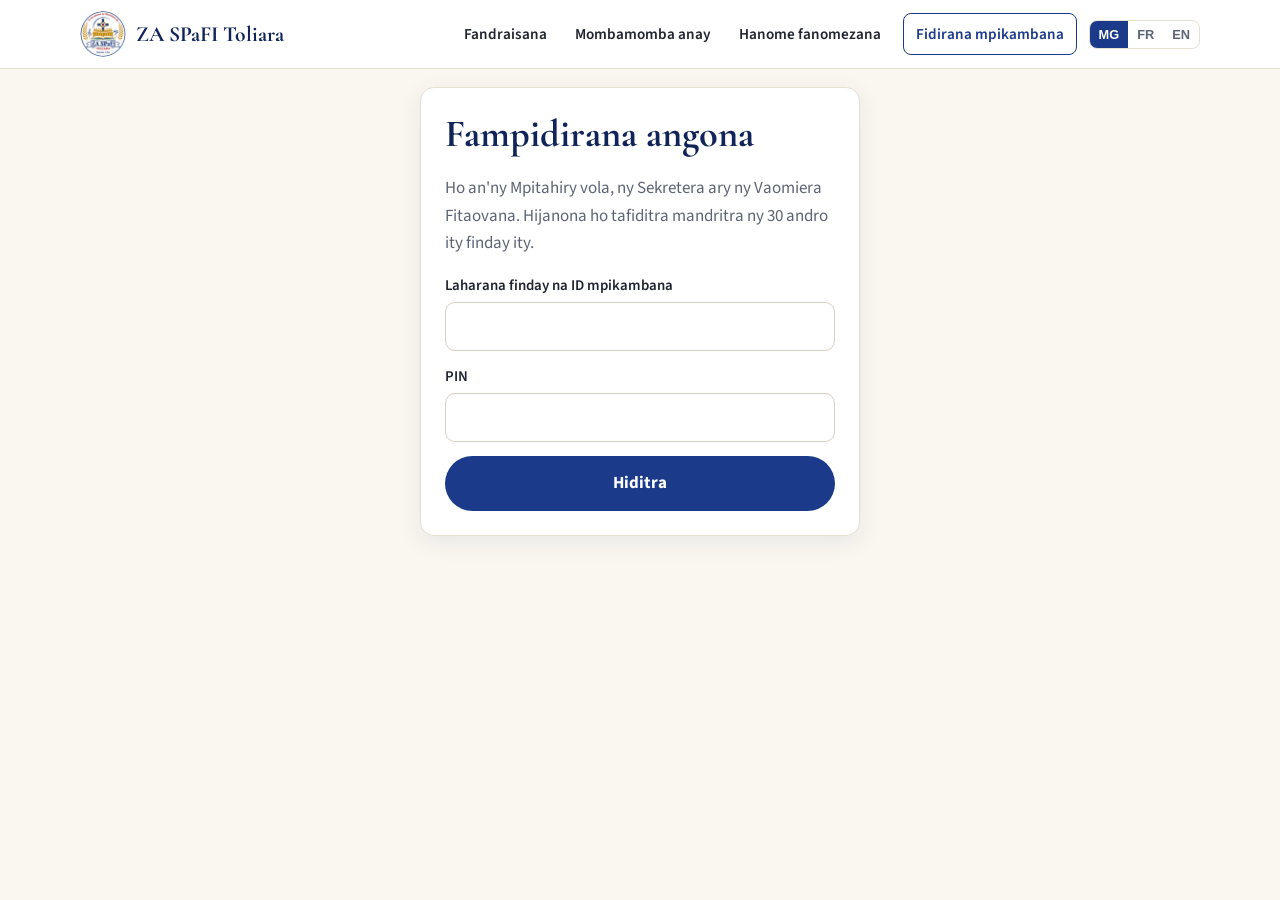
==== fampidirana.html @ 77022e9d "card" ====
<!DOCTYPE html>
<html lang="mg">
<head>
<meta charset="utf-8">
<meta name="viewport" content="width=device-width, initial-scale=1">
<meta name="robots" content="noindex">
<title>Fampidirana – ZA SPaFI Toliara</title>
<meta name="description" content="ZA SPaFI Toliara – Zanaka Ampielezana Synodam-Paritany Fisakana eto Toliara. Fikambanana mpihira loterana.">
<meta property="og:title" content="Fampidirana – ZA SPaFI Toliara">
<meta property="og:description" content="Fikambanana mpihira loterana – Toliara">
<meta property="og:image" content="assets/img/photo02.jpg">
<link rel="icon" href="assets/img/favicon.png">
<link rel="preconnect" href="https://fonts.googleapis.com">
<link rel="preconnect" href="https://fonts.gstatic.com" crossorigin>
<link href="https://fonts.googleapis.com/css2?family=Cormorant+Garamond:ital,wght@0,600;0,700;1,600&family=Source+Sans+3:wght@400;600;700&display=swap" rel="stylesheet">
<link rel="stylesheet" href="assets/css/style.css">
<link rel="manifest" href="manifest.webmanifest">
<meta name="theme-color" content="#1b3a8a">
<link rel="apple-touch-icon" href="assets/img/logo-192.png">
</head>
<body data-page="entry">
<main class="e-main">
  <div class="container" style="max-width:640px">
    <div id="entry-app"><p class="center muted" data-i18n="common.loading"></p></div>
  </div>
  <div class="scanner" id="scanner" hidden>
    <div class="scanner__box">
      <div id="reader"></div>
      <p id="scan-msg" class="scanner__msg"></p>
      <button class="btn btn--gold" id="scan-close" type="button" data-i18n="e.scan_stop"></button>
    </div>
  </div>
</main>
<script src="assets/js/config.js"></script>
<script src="assets/js/content.js"></script>
<script src="assets/vendor/html5-qrcode.min.js"></script>
<script src="assets/js/entry.js"></script>
<script src="assets/js/app.js"></script>
</body>
</html>
---- assets/css/style.css ----
/* ZA SPaFI Toliara – main stylesheet
   Colours taken from the association logo. */
:root {
  --navy: #1b3a8a;
  --navy-dark: #10245a;
  --gold: #c99a2e;
  --gold-light: #f3e3b5;
  --red: #b0272d;
  --green: #2f7d4f;
  --cream: #faf7f0;
  --paper: #ffffff;
  --ink: #1f2430;
  --muted: #5d6475;
  --line: #e6e0d2;
  --radius: 14px;
  --shadow: 0 6px 24px rgba(16, 36, 90, .08);
  --font-head: "Cormorant Garamond", Georgia, serif;
  --font-body: "Source Sans 3", "Segoe UI", Roboto, sans-serif;
}

* { box-sizing: border-box; }
html { scroll-behavior: smooth; }
body {
  margin: 0;
  font-family: var(--font-body);
  font-size: 17px;
  line-height: 1.6;
  color: var(--ink);
  background: var(--cream);
}
img { max-width: 100%; display: block; }
a { color: var(--navy); }
h1, h2, h3 { font-family: var(--font-head); color: var(--navy-dark); line-height: 1.15; margin: 0 0 .5em; }
h1 { font-size: clamp(2.2rem, 6vw, 3.6rem); }
h2 { font-size: clamp(1.7rem, 4vw, 2.4rem); }
h3 { font-size: 1.35rem; }
p { margin: 0 0 1em; }

.container { width: min(1120px, 100% - 32px); margin-inline: auto; }
.section { padding: 64px 0; }
.section--white { background: var(--paper); }
.section__head { text-align: center; max-width: 680px; margin: 0 auto 36px; }
.section__head p { color: var(--muted); }
.ornament { display: block; width: 64px; height: 3px; background: var(--gold); margin: 10px auto 18px; border-radius: 2px; }

/* ---------- Header ---------- */
.site-header {
  position: sticky; top: 0; z-index: 50;
  background: rgba(255, 255, 255, .96);
  backdrop-filter: blur(6px);
  border-bottom: 1px solid var(--line);
}
.site-header__inner { display: flex; align-items: center; gap: 16px; min-height: 68px; }
.brand { display: flex; align-items: center; gap: 10px; text-decoration: none; color: var(--navy-dark); }
.brand img { width: 46px; height: 46px; border-radius: 50%; }
.brand span { font-family: var(--font-head); font-weight: 700; font-size: 1.35rem; }
.nav { margin-left: auto; display: flex; align-items: center; gap: 4px; }
.nav a {
  text-decoration: none; color: var(--ink); font-weight: 600; font-size: .95rem;
  padding: 8px 12px; border-radius: 8px;
}
.nav a:hover { background: var(--cream); }
.nav a[aria-current="page"] { color: var(--navy); background: #eef2fb; }
.nav a.nav__login { border: 1.5px solid var(--navy); color: var(--navy); margin-left: 6px; }
.lang-switch { display: flex; border: 1px solid var(--line); border-radius: 8px; overflow: hidden; margin-left: 8px; }
.lang-switch button { border: 0; background: transparent; padding: 6px 9px; font-weight: 700; font-size: .8rem; cursor: pointer; color: var(--muted); }
.lang-switch button.is-active { background: var(--navy); color: #fff; }
.nav-toggle { display: none; margin-left: auto; background: none; border: 0; padding: 8px; cursor: pointer; }
.nav-toggle span { display: block; width: 24px; height: 2px; background: var(--navy-dark); margin: 5px 0; }

@media (max-width: 860px) {
  .nav-toggle { display: block; }
  .nav {
    display: none; position: absolute; top: 68px; left: 0; right: 0;
    flex-direction: column; align-items: stretch; gap: 0;
    background: #fff; border-bottom: 1px solid var(--line); padding: 8px 16px 16px;
  }
  .nav.is-open { display: flex; }
  .nav a { padding: 12px; }
  .nav a.nav__login { margin: 8px 0 0; text-align: center; }
  .lang-switch { margin: 12px 0 0; align-self: flex-start; }
}

/* ---------- Demo banner ---------- */
.demo-banner { background: var(--gold-light); color: #5b4511; text-align: center; font-size: .9rem; padding: 8px 16px; }

/* ---------- Hero ---------- */
.hero { position: relative; color: #fff; min-height: 560px; display: flex; align-items: center; overflow: hidden; }
.hero__bg { position: absolute; inset: 0; background-size: cover; background-position: center; }
.hero__bg::after { content: ""; position: absolute; inset: 0; background: linear-gradient(180deg, rgba(16,36,90,.55) 0%, rgba(16,36,90,.82) 100%); }
.hero__content { position: relative; text-align: center; padding: 64px 0; }
.hero__logo { width: 120px; height: 120px; border-radius: 50%; margin: 0 auto 18px; border: 4px solid rgba(255,255,255,.9); box-shadow: 0 8px 30px rgba(0,0,0,.25); }
.hero__kicker { text-transform: uppercase; letter-spacing: .14em; font-size: .85rem; color: var(--gold-light); font-weight: 700; }
.hero h1 { color: #fff; margin: 6px 0 6px; }
.hero__fullname { font-size: 1.05rem; opacity: .92; max-width: 640px; margin: 0 auto 22px; }
.hero__verse { font-family: var(--font-head); font-style: italic; font-size: 1.45rem; margin: 0 auto 28px; }
.hero__verse blockquote { margin: 0; }
.hero__verse cite { display: block; font-style: normal; font-family: var(--font-body); font-size: .9rem; color: var(--gold-light); margin-top: 4px; }
.btn-row { display: flex; gap: 12px; justify-content: center; flex-wrap: wrap; }

.btn {
  display: inline-flex; align-items: center; justify-content: center; gap: 8px;
  font: inherit; font-weight: 700; text-decoration: none; cursor: pointer;
  padding: 12px 22px; border-radius: 999px; border: 2px solid transparent; transition: transform .15s, background .15s;
}
.btn:hover { transform: translateY(-1px); }
.btn--gold { background: var(--gold); color: #fff; }
.btn--gold:hover { background: #b88a22; }
.btn--ghost { border-color: rgba(255,255,255,.85); color: #fff; }
.btn--navy { background: var(--navy); color: #fff; }
.btn--outline { border-color: var(--navy); color: var(--navy); background: transparent; }
.btn--small { padding: 7px 14px; font-size: .9rem; }
.btn[disabled] { opacity: .6; cursor: wait; transform: none; }

/* ---------- Verse card ---------- */
.verse-card {
  max-width: 760px; margin: 0 auto; text-align: center;
  background: var(--paper); border-radius: var(--radius); box-shadow: var(--shadow);
  padding: 36px 28px; border-top: 4px solid var(--gold);
}
.verse-card blockquote { margin: 0; font-family: var(--font-head); font-size: 1.6rem; line-height: 1.35; color: var(--navy-dark); }
.verse-card cite { display: block; margin-top: 12px; font-style: normal; font-weight: 700; color: var(--red); }

/* ---------- Goals ---------- */
.goals { display: grid; gap: 22px; grid-template-columns: repeat(auto-fit, minmax(300px, 1fr)); }
.goal {
  background: var(--paper); border-radius: var(--radius); box-shadow: var(--shadow);
  padding: 24px; display: flex; flex-direction: column; border: 1px solid var(--line);
}
.goal h3 { margin-bottom: 6px; }
.goal__desc { color: var(--muted); font-size: .95rem; }
.goal__meta { display: flex; justify-content: space-between; font-size: .88rem; color: var(--muted); margin: 6px 0 8px; gap: 8px; flex-wrap: wrap; }
.goal__meta strong { color: var(--navy); }
.progress { height: 10px; background: #edeae1; border-radius: 99px; overflow: hidden; }
.progress__bar { height: 100%; background: linear-gradient(90deg, var(--navy), var(--gold)); border-radius: 99px; transition: width .8s ease; }
.goal__toggle { margin-top: 14px; align-self: flex-start; background: none; border: 0; padding: 0; color: var(--navy); font: inherit; font-weight: 700; cursor: pointer; }
.steps { list-style: none; margin: 14px 0 0; padding: 0; border-left: 2px solid var(--line); }
.steps[hidden] { display: none; }
.step { position: relative; padding: 0 0 12px 22px; font-size: .95rem; }
.step::before {
  content: ""; position: absolute; left: -8px; top: 5px; width: 14px; height: 14px; border-radius: 50%;
  background: #fff; border: 2px solid #c8c2b2;
}
.step--done::before { background: var(--green); border-color: var(--green); }
.step--in_progress::before { background: var(--gold); border-color: var(--gold); }
.step__title { font-weight: 600; }
.step--done .step__title { color: var(--muted); }
.step__info { font-size: .82rem; color: var(--muted); }
.badge { display: inline-block; font-size: .75rem; font-weight: 700; padding: 2px 8px; border-radius: 99px; margin-left: 6px; vertical-align: 1px; }
.badge--done { background: #e3f1e8; color: var(--green); }
.badge--in_progress { background: var(--gold-light); color: #6d5212; }
.badge--todo { background: #eef0f4; color: var(--muted); }

/* ---------- Stats / donations ---------- */
.donation-summary { display: grid; gap: 22px; grid-template-columns: minmax(0,1fr) minmax(0,1.4fr); align-items: start; }
@media (max-width: 760px) { .donation-summary { grid-template-columns: minmax(0,1fr); } }
.stat {
  background: var(--navy); color: #fff; border-radius: var(--radius); padding: 28px; box-shadow: var(--shadow);
  background-image: radial-gradient(circle at 100% 0%, rgba(201,154,46,.35), transparent 55%);
}
.stat__label { font-size: .95rem; opacity: .9; }
.stat__value { font-family: var(--font-head); font-size: clamp(2.2rem, 6vw, 3rem); font-weight: 700; line-height: 1.1; margin: 6px 0; }
.stat__sub { color: var(--gold-light); font-weight: 600; }
.stat .btn { margin-top: 18px; }

.card { background: var(--paper); border-radius: var(--radius); box-shadow: var(--shadow); padding: 24px; border: 1px solid var(--line); }
.table-wrap { overflow-x: auto; }
table { width: 100%; border-collapse: collapse; font-size: .97rem; }
th, td { text-align: left; padding: 10px 8px; border-bottom: 1px solid var(--line); }
th { font-size: .8rem; text-transform: uppercase; letter-spacing: .06em; color: var(--muted); }
td.num, th.num { text-align: right; white-space: nowrap; font-variant-numeric: tabular-nums; }
td.date { white-space: nowrap; color: var(--muted); }
tr.is-anon td.donor { color: var(--muted); font-style: italic; }
@media (max-width: 560px) { table { font-size: .88rem; } th, td { padding: 8px 5px; } }
tfoot td { font-weight: 700; border-bottom: 0; color: var(--navy-dark); }
.list-actions { margin-top: 14px; text-align: center; }

/* ---------- Gallery ---------- */
.gallery { display: grid; gap: 10px; grid-template-columns: repeat(4, 1fr); grid-auto-rows: 170px; }
.gallery figure { margin: 0; overflow: hidden; border-radius: 10px; }
.gallery img { width: 100%; height: 100%; object-fit: cover; transition: transform .4s; }
.gallery figure:hover img { transform: scale(1.05); }
.gallery .wide { grid-column: span 2; }
.gallery .tall { grid-row: span 2; }
@media (max-width: 760px) { .gallery { grid-template-columns: repeat(2, 1fr); grid-auto-rows: 130px; } }

/* ---------- CTA ---------- */
.cta { position: relative; color: #fff; text-align: center; overflow: hidden; }
.cta .hero__bg::after { background: rgba(16,36,90,.8); }
.cta .container { position: relative; padding: 72px 0; max-width: 720px; }
.cta h2 { color: #fff; }

/* ---------- Page header (inner pages) ---------- */
.page-head { position: relative; color: #fff; overflow: hidden; min-height: clamp(320px, 42vw, 520px); display: flex; align-items: flex-end; }
.page-head .hero__bg { background-position: center var(--focus, 25%); }
.page-head .hero__bg::after { background: linear-gradient(180deg, rgba(16,36,90,.10) 0%, rgba(16,36,90,.35) 45%, rgba(16,36,90,.88) 100%); }
.page-head .container { position: relative; padding: 140px 0 40px; text-align: center; }
.page-head h1 { color: #fff; }
.page-head p { max-width: 680px; margin: 0 auto; opacity: .95; }

/* ---------- About ---------- */
.two-col { display: grid; gap: 40px; grid-template-columns: 1.1fr .9fr; align-items: center; }
@media (max-width: 860px) { .two-col { grid-template-columns: 1fr; } }
.rounded-photo { border-radius: var(--radius); box-shadow: var(--shadow); }
.pillars { display: grid; gap: 16px; grid-template-columns: repeat(auto-fit, minmax(190px, 1fr)); }
.pillar { background: var(--paper); border-radius: var(--radius); padding: 22px; border: 1px solid var(--line); border-top: 4px solid var(--navy); }
.pillar:nth-child(2) { border-top-color: var(--gold); }
.pillar:nth-child(3) { border-top-color: var(--red); }
.pillar:nth-child(5) { border-top-color: var(--green); }
.pillar h3 { font-size: 1.25rem; }
.pillar p { color: var(--muted); font-size: .95rem; margin: 0; }
.office { display: grid; gap: 14px; grid-template-columns: repeat(auto-fit, minmax(160px, 1fr)); }
.office__item { background: var(--paper); border: 1px solid var(--line); border-radius: 12px; padding: 16px; text-align: center; }
.office__role { font-size: .8rem; text-transform: uppercase; letter-spacing: .06em; color: var(--gold); font-weight: 700; }
.office__name { font-weight: 700; color: var(--navy-dark); }
dl.facts { display: grid; grid-template-columns: max-content 1fr; gap: 10px 20px; margin: 0; }
dl.facts dt { font-weight: 700; color: var(--muted); }
dl.facts dd { margin: 0; }
@media (max-width: 560px) { dl.facts { grid-template-columns: 1fr; gap: 2px; } dl.facts dd { margin-bottom: 10px; } }

/* ---------- Donate ---------- */
.donate-grid { display: grid; gap: 28px; grid-template-columns: minmax(0,1fr) minmax(0,1.2fr); align-items: start; }
@media (max-width: 860px) { .donate-grid { grid-template-columns: minmax(0,1fr); } }
.how { counter-reset: how; list-style: none; padding: 0; margin: 0 0 22px; }
.how li { counter-increment: how; position: relative; padding: 0 0 14px 46px; }
.how li::before {
  content: counter(how); position: absolute; left: 0; top: 0; width: 32px; height: 32px; border-radius: 50%;
  background: var(--navy); color: #fff; font-weight: 700; display: grid; place-items: center;
}
.mm { border: 2px dashed var(--gold); border-radius: var(--radius); padding: 18px; background: #fffaf0; margin-bottom: 12px; }
.mm__op { font-weight: 700; color: var(--red); }
.mm__number { font-family: var(--font-head); font-size: 2rem; font-weight: 700; color: var(--navy-dark); letter-spacing: .03em; }
.mm__row { display: flex; align-items: center; gap: 12px; flex-wrap: wrap; }
.mm__holder { color: var(--muted); font-size: .92rem; }

.form { display: grid; gap: 14px; }
.form .row { display: grid; gap: 14px; grid-template-columns: 1fr 1fr; }
@media (max-width: 560px) { .form .row { grid-template-columns: 1fr; } }
label { font-weight: 600; font-size: .93rem; display: block; margin-bottom: 4px; }
.req { color: var(--red); }
input, select, textarea {
  width: 100%; font: inherit; padding: 10px 12px; border: 1.5px solid #d5cfbf; border-radius: 10px; background: #fff; color: var(--ink);
}
input:focus, select:focus, textarea:focus { outline: none; border-color: var(--navy); box-shadow: 0 0 0 3px rgba(27,58,138,.15); }
fieldset { border: 0; padding: 0; margin: 0; }
legend { font-weight: 600; font-size: .93rem; margin-bottom: 6px; }
.choice { display: flex; gap: 10px; align-items: center; font-weight: 400; margin-bottom: 4px; }
.choice input { width: auto; }
.hint { font-size: .85rem; color: var(--muted); margin-top: 4px; }
.hp { position: absolute; left: -9999px; }
.alert { padding: 14px 16px; border-radius: 10px; font-weight: 600; }
.alert--ok { background: #e3f1e8; color: #1f5a37; }
.alert--err { background: #fbe6e6; color: #8a1f24; }
.share-box { text-align: center; }

/* ---------- Footer ---------- */
.site-footer { background: var(--navy-dark); color: #d6dcef; padding: 48px 0 24px; font-size: .95rem; }
.site-footer a { color: #fff; }
.footer-grid { display: grid; gap: 28px; grid-template-columns: 1.4fr 1fr 1fr; }
@media (max-width: 760px) { .footer-grid { grid-template-columns: 1fr; } }
.site-footer h4 { color: var(--gold-light); margin: 0 0 10px; font-size: 1rem; }
.site-footer ul { list-style: none; padding: 0; margin: 0; }
.site-footer li { margin-bottom: 6px; }
.footer-brand { display: flex; gap: 12px; align-items: center; margin-bottom: 10px; }
.footer-brand img { width: 54px; height: 54px; border-radius: 50%; background: #fff; }
.footer-bottom { border-top: 1px solid rgba(255,255,255,.15); margin-top: 32px; padding-top: 16px; font-size: .85rem; text-align: center; }

.muted { color: var(--muted); }
.center { text-align: center; }
.mt { margin-top: 28px; }

/* ---------- Commissions ---------- */
.commissions { display: flex; flex-wrap: wrap; gap: 10px; justify-content: center; }
.chip { background: var(--paper); border: 1.5px solid var(--gold); color: var(--navy-dark); font-weight: 700; padding: 10px 18px; border-radius: 999px; }

/* ---------- Members' area ---------- */
.page-head--short { min-height: clamp(240px, 26vw, 340px); }
.page-head--short .container { padding-top: 90px; }
.demo-note { background: var(--gold-light); color: #5b4511; border-radius: 10px; padding: 8px 12px; font-size: .9rem; text-align: center; }
.login-card { max-width: 440px; margin: 0 auto; }
.member-head { display: flex; justify-content: space-between; align-items: center; gap: 16px; flex-wrap: wrap; }
.member-head h2 { margin: 0 0 6px; }
.member-meta { display: flex; gap: 14px; flex-wrap: wrap; align-items: center; color: var(--muted); font-size: .95rem; }
.chip--small { padding: 3px 10px; font-size: .85rem; }
.tabs { display: flex; gap: 6px; margin: 22px 0 18px; overflow-x: auto; border-bottom: 2px solid var(--line); }
.tab { background: none; border: 0; font: inherit; font-weight: 700; color: var(--muted); padding: 10px 14px; cursor: pointer; white-space: nowrap; border-bottom: 3px solid transparent; margin-bottom: -2px; }
.tab.is-active { color: var(--navy); border-bottom-color: var(--gold); }
.small { font-size: .85rem; }
.fee-grid { display: grid; grid-template-columns: repeat(6, minmax(0, 1fr)); gap: 8px; margin: 12px 0; }
@media (min-width: 700px) { .fee-grid { grid-template-columns: repeat(12, minmax(0, 1fr)); } }
.fee-cell { border-radius: 10px; padding: 8px 4px; text-align: center; border: 1.5px solid var(--line); background: #fff; }
.fee-cell__m { display: block; font-size: .8rem; font-weight: 700; color: var(--muted); }
.fee-cell__s { display: block; font-size: 1.1rem; font-weight: 700; }
.fee-cell--on_time { background: #e3f1e8; border-color: #9bcfae; color: var(--green); }
.fee-cell--late { background: var(--gold-light); border-color: #e2c77d; color: #8a6514; }
.fee-cell--unpaid { background: #fbe6e6; border-color: #eab0b2; color: var(--red); }
.fee-cell--future, .fee-cell--na { color: #b9b3a3; }
.legend { display: flex; flex-wrap: wrap; gap: 14px; font-size: .85rem; color: var(--muted); margin-top: 8px; }
.legend span { display: inline-flex; align-items: center; gap: 6px; }
.dot { display: inline-block; width: 14px; height: 14px; border-radius: 50%; border: 2px solid #d5cfbf; background: #fff; vertical-align: middle; }
.dot--on_time { background: var(--green); border-color: var(--green); }
.dot--late { background: var(--gold); border-color: var(--gold); }
.dot--unpaid { background: #fff; border-color: var(--red); }
.dot--na { background: #eee; border-color: #ddd; }
.fees-table th.c, .fees-table td.c { text-align: center; padding: 8px 3px; }
.loans, .tasks { list-style: none; margin: 0; padding: 0; }
.loan { display: flex; justify-content: space-between; gap: 12px; padding: 12px 0; border-bottom: 1px solid var(--line); flex-wrap: wrap; }
.loan__right { text-align: right; }
.loan--returned { opacity: .7; }
.seg { display: inline-flex; border: 1.5px solid var(--navy); border-radius: 999px; overflow: hidden; margin-bottom: 14px; }
.seg button { border: 0; background: #fff; color: var(--navy); font: inherit; font-weight: 700; padding: 7px 16px; cursor: pointer; }
.seg button.is-active { background: var(--navy); color: #fff; }
.task { display: flex; justify-content: space-between; gap: 14px; align-items: center; background: #fff; border: 1px solid var(--line); border-left: 4px solid #c8c2b2; border-radius: 12px; padding: 14px 16px; margin-bottom: 10px; flex-wrap: wrap; }
.task--in_progress { border-left-color: var(--gold); }
.task--done { border-left-color: var(--green); opacity: .75; }
.task__main { flex: 1 1 320px; min-width: 0; }
.task__title { font-weight: 700; }
.task__meta { display: flex; flex-wrap: wrap; gap: 4px 16px; font-size: .88rem; color: var(--muted); margin-top: 4px; }
.badge--late { background: #fbe6e6; color: var(--red); }
.confirm { display: flex; align-items: center; gap: 8px; flex-wrap: wrap; font-size: .9rem; font-weight: 600; }
.fin-stats { display: grid; gap: 16px; grid-template-columns: repeat(3, minmax(0, 1fr)); }
@media (max-width: 760px) { .fin-stats { grid-template-columns: minmax(0, 1fr); } }
.big { font-family: var(--font-head); font-size: 1.9rem; font-weight: 700; }
.amt-in { color: var(--green); }
.amt-out { color: var(--red); }
.rank-grid { display: grid; gap: 18px; grid-template-columns: repeat(2, minmax(0, 1fr)); }
@media (max-width: 760px) { .rank-grid { grid-template-columns: minmax(0, 1fr); } }
.podium { list-style: none; margin: 0; padding: 0; }
.podium__item { display: flex; align-items: center; gap: 12px; padding: 10px 0; border-bottom: 1px solid var(--line); }
.podium__rank { width: 34px; height: 34px; border-radius: 50%; display: grid; place-items: center; font-weight: 700; color: #fff; background: #b9b3a3; flex: none; }
.podium__item--1 .podium__rank { background: var(--gold); }
.podium__item--2 .podium__rank { background: #8f9bb3; }
.podium__item--3 .podium__rank { background: #b07a4a; }
.podium__name { flex: 1; font-weight: 700; }
.podium__count { color: var(--muted); font-size: .9rem; white-space: nowrap; }

/* ---------- Phone entry app ---------- */
body[data-page="entry"] .site-footer { display: none; }
.e-main { padding: 18px 0 60px; }
.inline { display: flex; gap: 8px; align-items: center; flex-wrap: wrap; }
.inline select { flex: 1 1 200px; }
.mt-s { margin-top: 12px; }
.linkbtn { background: none; border: 0; color: var(--navy); font: inherit; font-weight: 700; cursor: pointer; padding: 4px 0; text-decoration: underline; }
.e-status { background: #e8eefb; border: 1px solid #c9d5f1; border-radius: 12px; padding: 10px 14px; margin-bottom: 14px; font-size: .92rem; display: grid; gap: 4px; }
.e-status.is-offline { background: var(--gold-light); border-color: #e2c77d; }
.e-status__row { display: flex; gap: 10px; align-items: center; flex-wrap: wrap; justify-content: space-between; }
.flash { margin-bottom: 12px; }
.e-big {
  display: flex; flex-direction: column; align-items: center; justify-content: center; gap: 6px; text-align: center;
  background: var(--paper); border: 1.5px solid var(--line); border-radius: 16px; padding: 18px 10px; min-height: 104px;
  font: inherit; font-weight: 700; color: var(--navy-dark); text-decoration: none; cursor: pointer; box-shadow: var(--shadow);
}
.e-big--scan { width: 100%; background: var(--navy); color: #fff; border-color: var(--navy); min-height: 130px; font-size: 1.15rem; }
.e-ico { font-size: 1.8rem; line-height: 1; }
.e-grid { display: grid; grid-template-columns: repeat(2, minmax(0, 1fr)); gap: 12px; margin-top: 14px; }
.count { background: var(--red); color: #fff; border-radius: 99px; padding: 0 8px; font-size: .85rem; }
.e-search { position: relative; margin-top: 14px; }
.picks { list-style: none; margin: 6px 0 0; padding: 0; background: #fff; border: 1px solid var(--line); border-radius: 12px; overflow: hidden; }
.pick { display: flex; flex-direction: column; align-items: flex-start; width: 100%; background: none; border: 0; border-bottom: 1px solid var(--line); padding: 10px 14px; font: inherit; text-align: left; cursor: pointer; }
.pick span { color: var(--muted); font-size: .88rem; }
.e-back { margin-bottom: 10px; }
.e-head h2 { margin-bottom: 6px; }
.e-wide { width: 100%; }
.mchips { display: grid; grid-template-columns: repeat(6, minmax(0, 1fr)); gap: 6px; margin: 8px 0 12px; }
.mchip { position: relative; margin: 0; }
.mchip input { position: absolute; opacity: 0; }
.mchip span { display: block; text-align: center; padding: 10px 0; border: 1.5px solid var(--line); border-radius: 10px; font-weight: 700; background: #fff; cursor: pointer; }
.mchip input:checked + span { background: var(--gold); border-color: var(--gold); color: #fff; }
.mchip.is-paid input + span, .mchip.is-paid input:checked + span { background: #e3f1e8; border-color: #9bcfae; color: var(--green); cursor: default; }
.fee-total { font-weight: 700; color: var(--navy-dark); margin: 0; }
.seg label { display: inline-flex; gap: 6px; align-items: center; padding: 7px 16px; margin: 0; font-weight: 700; color: var(--navy); cursor: pointer; }
.att-list { list-style: none; padding: 0; margin: 0 0 10px; max-height: 300px; overflow-y: auto; }
.att-list li { display: flex; justify-content: space-between; padding: 6px 0; border-bottom: 1px solid var(--line); }
.don__top { display: flex; justify-content: space-between; font-size: 1.15rem; }
.scanner { position: fixed; inset: 0; z-index: 100; background: rgba(10, 20, 50, .92); display: flex; align-items: center; justify-content: center; padding: 16px; }
.scanner[hidden] { display: none; }
.scanner__box { width: min(420px, 100%); text-align: center; color: #fff; }
.scanner__box #reader { width: 100%; background: #000; border-radius: 12px; overflow: hidden; min-height: 240px; }
.scanner__msg { min-height: 1.6em; font-weight: 700; margin: 12px 0; }

/* ---------- Member cards & labels ---------- */
.idcard {
  width: 85.6mm; height: 54mm; border-radius: 3mm; overflow: hidden; background: #fff; color: var(--ink);
  border: .3mm solid #c8c2b2; display: flex; flex-direction: column; font-family: var(--font-body);
  -webkit-print-color-adjust: exact; print-color-adjust: exact;
}
.idcard__band { background: var(--navy); color: #fff; display: flex; align-items: center; gap: 2.5mm; padding: 1.8mm 3mm; border-bottom: .8mm solid var(--gold); }
.idcard__band img { width: 9mm; height: 9mm; border-radius: 50%; background: #fff; }
.idcard__band strong { display: block; font-family: var(--font-head); font-size: 4.2mm; line-height: 1.1; }
.idcard__band span { display: block; font-size: 2.4mm; color: var(--gold-light); }
.idcard__body { flex: 1; display: flex; gap: 2mm; padding: 2mm 3mm; align-items: center; }
.idcard__info { flex: 1; min-width: 0; font-size: 2.6mm; line-height: 1.35; }
.idcard__label { text-transform: uppercase; letter-spacing: .08em; font-size: 2.1mm; color: var(--gold); font-weight: 700; }
.idcard__name { font-weight: 700; font-size: 3.6mm; color: var(--navy-dark); line-height: 1.15; margin: .5mm 0 1mm; }
.idcard__id { margin-top: 1.2mm; font-weight: 700; font-size: 3.4mm; color: var(--red); letter-spacing: .04em; }
.idcard__qr { width: 24mm; height: 24mm; flex: none; }
.idcard__qr svg { width: 100%; height: 100%; display: block; }
.idcard__foot { font-size: 2mm; text-align: center; color: var(--muted); font-style: italic; padding: 0 2mm 1.4mm; }
.my-card .idcard { margin: 8px auto 0; transform-origin: top center; }
@media (max-width: 420px) { .my-card .idcard { transform: scale(.9); } }
.mlabel { width: 50mm; height: 25mm; border: .3mm dashed #b9b3a3; display: flex; gap: 2mm; align-items: center; padding: 2mm; background: #fff; }
.mlabel__qr { width: 20mm; height: 20mm; flex: none; }
.mlabel__qr svg { width: 100%; height: 100%; display: block; }
.mlabel__txt { font-size: 2.6mm; line-height: 1.3; }
.mlabel__id { font-weight: 700; font-size: 4.4mm; color: var(--navy-dark); }
.mlabel__org { color: var(--muted); font-size: 2.2mm; }

/* karatra.html */
.c-tools { display: flex; gap: 8px; align-items: center; flex-wrap: wrap; margin-bottom: 12px; }
.c-tools select { width: auto; }
.c-list { display: grid; grid-template-columns: repeat(auto-fill, minmax(230px, 1fr)); gap: 4px 14px; margin-bottom: 24px; }
.c-item { display: flex; gap: 8px; align-items: center; font-weight: 400; margin: 0; padding: 4px 0; }
.c-item input { width: auto; }
.print-area { display: flex; flex-wrap: wrap; gap: 4mm; justify-content: center; padding: 0 16px 40px; }
@media print {
  @page { size: A4; margin: 10mm; }
  body { background: #fff; }
  .site-header, .site-footer, .demo-banner, .no-print { display: none !important; }
  .print-area { gap: 2mm; padding: 0; justify-content: flex-start; }
  .idcard, .mlabel { break-inside: avoid; page-break-inside: avoid; }
}
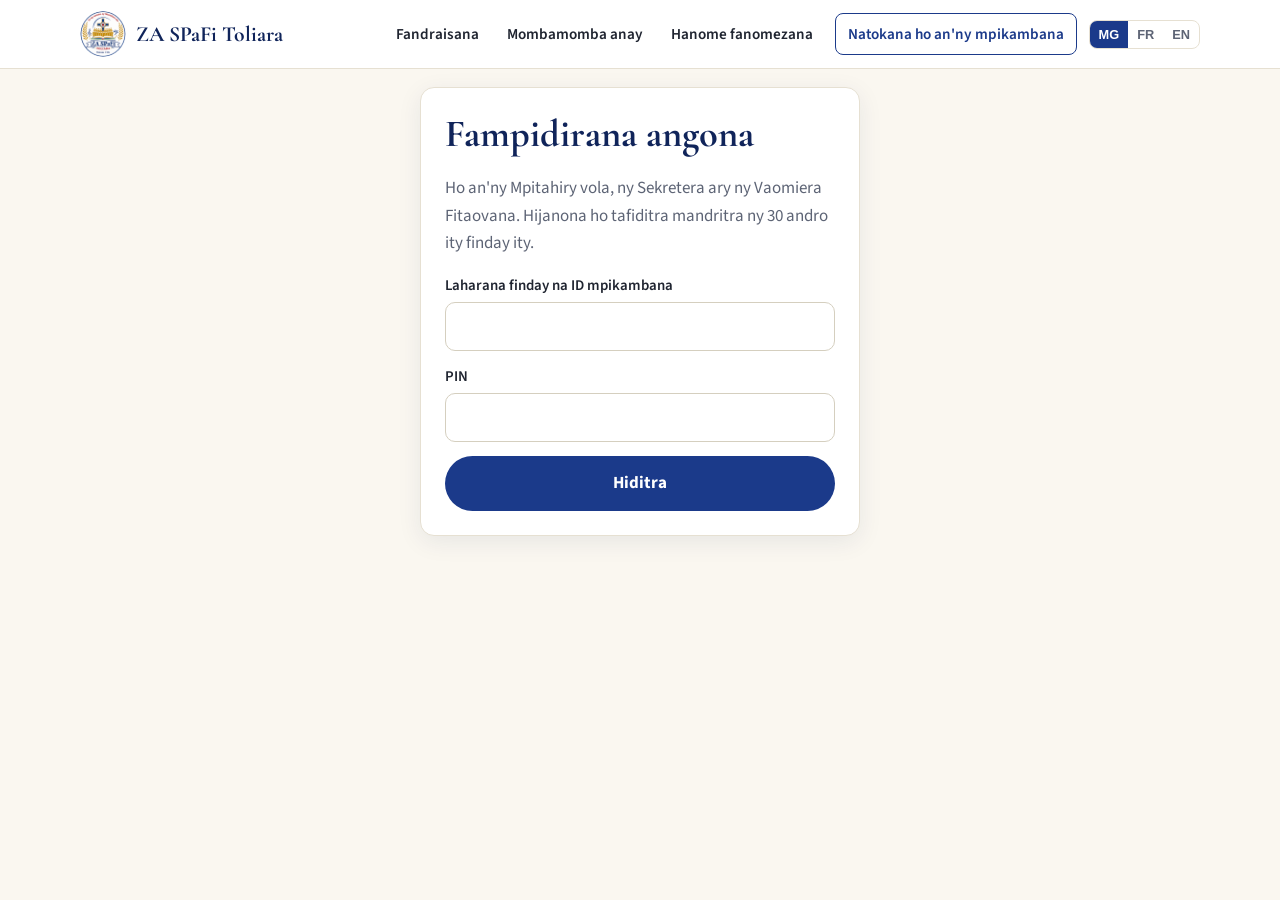
==== commit 9bcc2b7d: "photo card" ====
--- a/fampidirana.html
+++ b/fampidirana.html
@@ -4,10 +4,10 @@
 <meta charset="utf-8">
 <meta name="viewport" content="width=device-width, initial-scale=1">
 <meta name="robots" content="noindex">
-<title>Fampidirana – ZA SPaFI Toliara</title>
-<meta name="description" content="ZA SPaFI Toliara – Zanaka Ampielezana Synodam-Paritany Fisakana eto Toliara. Fikambanana mpihira loterana.">
-<meta property="og:title" content="Fampidirana – ZA SPaFI Toliara">
-<meta property="og:description" content="Fikambanana mpihira loterana – Toliara">
+<title>Fampidirana – ZA SPaFi Toliara</title>
+<meta name="description" content="ZA SPaFi Toliara – Zanaka Ampielezana Synodam-Paritany Fisakana eto Toliara.">
+<meta property="og:title" content="Fampidirana – ZA SPaFi Toliara">
+<meta property="og:description" content="Zanaka Ampielezana Synodam-Paritany Fisakana eto Toliara">
 <meta property="og:image" content="assets/img/photo02.jpg">
 <link rel="icon" href="assets/img/favicon.png">
 <link rel="preconnect" href="https://fonts.googleapis.com">
@@ -34,6 +34,8 @@
 <script src="assets/js/config.js"></script>
 <script src="assets/js/content.js"></script>
 <script src="assets/vendor/html5-qrcode.min.js"></script>
+<script src="assets/vendor/qrcode.js"></script>
+<script src="assets/js/cards.js"></script>
 <script src="assets/js/entry.js"></script>
 <script src="assets/js/app.js"></script>
 </body>
--- a/assets/css/style.css
+++ b/assets/css/style.css
@@ -1,4 +1,4 @@
-/* ZA SPaFI Toliara – main stylesheet
+/* ZA SPaFi Toliara – main stylesheet
    Colours taken from the association logo. */
 :root {
   --navy: #1b3a8a;
@@ -419,3 +419,42 @@
   .print-area { gap: 2mm; padding: 0; justify-content: flex-start; }
   .idcard, .mlabel { break-inside: avoid; page-break-inside: avoid; }
 }
+
+/* ---------- Member photos ---------- */
+.idcard__photo { width: 17mm; height: 22.5mm; flex: none; border-radius: 1.5mm; overflow: hidden; background: #e9e4d6; border: .3mm solid #d5cfbf; display: grid; place-items: center; }
+.idcard__photo img { width: 100%; height: 100%; object-fit: cover; display: block; }
+.idcard__photo span { font-family: var(--font-head); font-weight: 700; font-size: 6mm; color: #a39c8a; }
+.idcard__band span { font-size: 1.9mm; line-height: 1.2; }
+.idcard__body { gap: 2.2mm; padding: 1.8mm 2.6mm; }
+.idcard__qr { width: 20mm; height: 20mm; }
+.idcard__name { font-size: 3.2mm; }
+.idcard__info { font-size: 2.4mm; }
+.photo-box { display: flex; gap: 16px; align-items: center; }
+.photo-prev { width: 96px; height: 128px; flex: none; border-radius: 10px; overflow: hidden; background: #e9e4d6; display: grid; place-items: center; border: 1px solid var(--line); }
+.photo-prev img { width: 100%; height: 100%; object-fit: cover; }
+.photo-prev span { font-family: var(--font-head); font-size: 2rem; font-weight: 700; color: #a39c8a; }
+.photo-box h3 { margin-bottom: 4px; }
+.file-btn { cursor: pointer; margin: 4px 6px 4px 0; }
+
+/* ---------- Members' page layout ---------- */
+.donation-summary { grid-template-columns: minmax(0, 1fr) !important; max-width: 760px; margin: 0 auto; }
+.m-layout { display: grid; grid-template-columns: minmax(0, 360px) minmax(0, 1fr); gap: 28px; align-items: start; }
+@media (max-width: 960px) { .m-layout { grid-template-columns: minmax(0, 1fr); } }
+.m-side { display: grid; grid-template-columns: minmax(0, 1fr); gap: 16px; }
+.m-side > .card, .m-side .mt { margin-top: 0; }
+.m-side .member-head { display: block; }
+.m-side .member-head h2 { font-size: 1.6rem; }
+.m-side .fee-grid { grid-template-columns: repeat(4, minmax(0, 1fr)) !important; }
+.m-side .my-card { overflow: hidden; }
+.m-side .my-card .idcard { zoom: .88; margin: 8px auto 0; }
+.m-nav { display: flex; gap: 6px; flex-wrap: wrap; margin-bottom: 4px; position: sticky; top: 68px; z-index: 5; background: var(--cream); padding: 8px 0; border-bottom: 2px solid var(--line); }
+.m-nav a { text-decoration: none; font-weight: 700; color: var(--navy); padding: 6px 12px; border-radius: 99px; background: #eef2fb; font-size: .92rem; }
+.m-sec { padding-top: 22px; scroll-margin-top: 130px; }
+.m-sec > h2 { margin-bottom: 10px; }
+.m-main .fin-stats { grid-template-columns: repeat(auto-fit, minmax(190px, 1fr)); }
+.m-main .stat__value { font-size: clamp(1.8rem, 3vw, 2.4rem); }
+.goals--members { grid-template-columns: repeat(auto-fit, minmax(270px, 1fr)); }
+.goal--hidden { border-style: dashed; border-color: #c8c2b2; background: #fcfbf7; }
+.badge--hidden { background: #ece8f6; color: #5a4a8a; }
+.mt-xs { margin-top: 6px; }
+.step .confirm { font-size: .85rem; }
